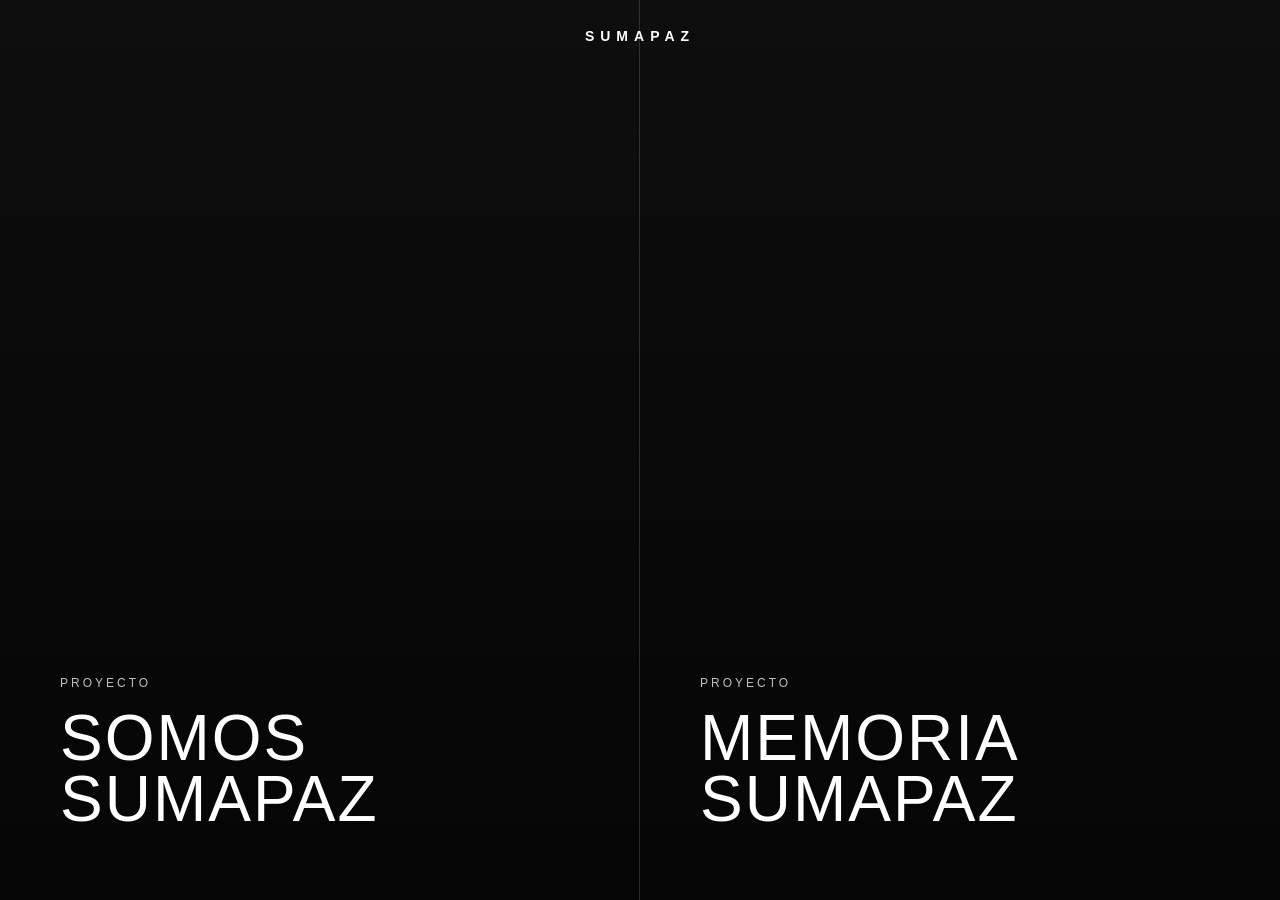
==== index.html @ 96166f8e "Se mueve home al root para GitHub Pages" ====
<!DOCTYPE html>
<html lang="es">
<head>
  <meta charset="UTF-8" />
  <meta name="viewport" content="width=device-width, initial-scale=1.0" />
  <title>Sumapaz</title>
  <link rel="stylesheet" href="css/styles.css" />
</head>
<body>
  <main class="home-split">
    <a href="../somos/index.html" class="panel panel-left">
      <div class="panel-bg" style="background-image: url('assets/somos-cover.jpg');"></div>
      <div class="overlay"></div>
      <div class="panel-content">
        <span class="mini-label">Proyecto</span>
        <h1>Somos<br>Sumapaz</h1>
      </div>
    </a>

    <a href="../memoria/index.html" class="panel panel-right">
      <div class="panel-bg" style="background-image: url('assets/memoria-cover.jpg');"></div>
      <div class="overlay"></div>
      <div class="panel-content">
        <span class="mini-label">Proyecto</span>
        <h1>Memoria<br>Sumapaz</h1>
      </div>
    </a>

    <div class="center-logo">
      <span>SUMAPAZ</span>
    </div>
  </main>

  <script src="js/app.js"></script>
</body>
</html>
---- css/styles.css ----
* {
  margin: 0;
  padding: 0;
  box-sizing: border-box;
}

html, body {
  width: 100%;
  height: 100%;
  font-family: "Open Sans", Arial, sans-serif;
  background: #111;
}

body {
  overflow: hidden;
}

.home-split {
  position: relative;
  display: flex;
  width: 100%;
  height: 100vh;
}

.panel {
  position: relative;
  flex: 1;
  display: block;
  overflow: hidden;
  text-decoration: none;
  color: #fff;
  transition: flex 0.5s ease;
}

.panel:hover {
  flex: 1.1;
}

.panel-bg {
  position: absolute;
  inset: 0;
  background-size: cover;
  background-position: center;
  transform: scale(1);
  transition: transform 0.8s ease;
}

.panel:hover .panel-bg {
  transform: scale(1.05);
}

.overlay {
  position: absolute;
  inset: 0;
  background: linear-gradient(
    to top,
    rgba(0, 0, 0, 0.72),
    rgba(0, 0, 0, 0.20)
  );
}

.panel::after {
  content: "";
  position: absolute;
  top: 0;
  right: 0;
  width: 1px;
  height: 100%;
  background: rgba(255,255,255,0.15);
}

.panel-right::after {
  display: none;
}

.panel-content {
  position: absolute;
  left: 60px;
  bottom: 70px;
  z-index: 2;
}

.mini-label {
  display: inline-block;
  margin-bottom: 18px;
  font-size: 12px;
  letter-spacing: 3px;
  text-transform: uppercase;
  color: rgba(255,255,255,0.75);
}

.panel-content h1 {
  font-size: clamp(2.2rem, 5vw, 5rem);
  line-height: 0.95;
  font-weight: 300;
  text-transform: uppercase;
  letter-spacing: 2px;
}

.center-logo {
  position: absolute;
  top: 28px;
  left: 50%;
  transform: translateX(-50%);
  z-index: 10;
  color: #fff;
  font-size: 14px;
  letter-spacing: 6px;
  font-weight: 600;
  text-transform: uppercase;
  pointer-events: none;
}

@media (max-width: 900px) {
  .home-split {
    flex-direction: column;
  }

  .panel {
    min-height: 50vh;
  }

  .panel::after {
    display: none;
  }

  .panel-content {
    left: 30px;
    bottom: 35px;
  }

  .panel-content h1 {
    font-size: clamp(2rem, 8vw, 3.5rem);
  }

  .center-logo {
    top: 16px;
    font-size: 12px;
    letter-spacing: 4px;
  }
}
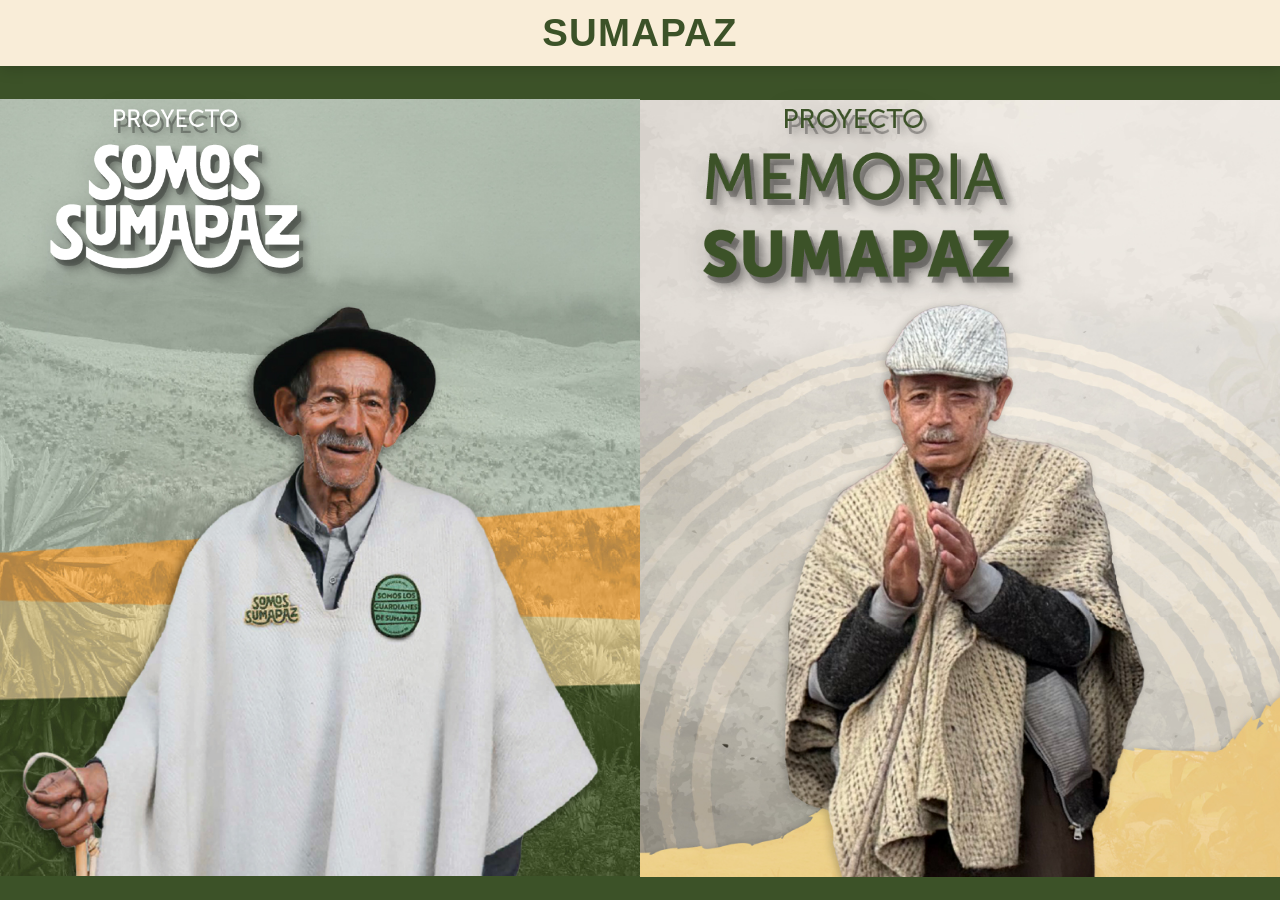
==== commit c3d2dcae: "Cambio home con logos y cambio de fotos secciones" ====
--- a/index.html
+++ b/index.html
@@ -7,28 +7,49 @@
   <link rel="stylesheet" href="css/styles.css" />
 </head>
 <body>
+  <header class="topbar">
+    <div class="topbar-side"></div>
+    <div class="topbar-title">SUMAPAZ</div>
+    <div class="topbar-side"></div>
+  </header>
+
   <main class="home-split">
-    <a href="../somos/index.html" class="panel panel-left">
-      <div class="panel-bg" style="background-image: url('assets/somos-cover.jpg');"></div>
-      <div class="overlay"></div>
-      <div class="panel-content">
-        <span class="mini-label">Proyecto</span>
-        <h1>Somos<br>Sumapaz</h1>
+    <!-- PANEL SOMOS -->
+    <section class="panel panel-left">
+      <div class="panel-bg panel-bg-somos"></div>
+      <div class="panel-overlay"></div>
+
+      <div class="panel-inner">
+        <a href="somos/index.html" class="panel-logo-link panel-logo-link-somos" aria-label="Ir a Somos Sumapaz">
+          <img
+            src="assets/somos-sumapaz-logo.png"
+            alt="Proyecto Somos Sumapaz"
+            class="panel-logo"
+          />
+        </a>
       </div>
-    </a>
+    </section>
 
-    <a href="../memoria/index.html" class="panel panel-right">
-      <div class="panel-bg" style="background-image: url('assets/memoria-cover.jpg');"></div>
-      <div class="overlay"></div>
-      <div class="panel-content">
-        <span class="mini-label">Proyecto</span>
-        <h1>Memoria<br>Sumapaz</h1>
+    <!-- PANEL MEMORIA -->
+    <section class="panel panel-right">
+      <div class="panel-bg panel-bg-memoria"></div>
+      <div class="panel-overlay"></div>
+
+      <div class="panel-inner">
+        <a href="memoria/index.html" class="panel-logo-link panel-logo-link-memoria" aria-label="Ir a Memoria Sumapaz">
+          <img
+            src="assets/memoria-sumapaz-logo.png"
+            alt="Proyecto Memoria Sumapaz"
+            class="panel-logo logo-default"
+          />
+          <img
+            src="assets/memoria-sumapaz-blanco.png"
+            alt="Proyecto Memoria Sumapaz"
+            class="panel-logo logo-hover"
+          />
+        </a>
       </div>
-    </a>
-
-    <div class="center-logo">
-      <span>SUMAPAZ</span>
-    </div>
+    </section>
   </main>
 
   <script src="js/app.js"></script>
--- a/css/styles.css
+++ b/css/styles.css
@@ -1,117 +1,225 @@
+:root {
+  --topbar-bg: #f9edd8;
+  --green-dark: #3c5228;
+  --overlay-green: rgba(60, 82, 40, 0.70);
+  --shadow-soft: 0 4px 14px rgba(0, 0, 0, 0.14);
+}
+
 * {
   margin: 0;
   padding: 0;
   box-sizing: border-box;
 }
 
-html, body {
-  width: 100%;
+html,
+body {
+  width: 100%;
+  min-height: 100%;
+  font-family: "Open Sans", Arial, sans-serif;
+  background: var(--green-dark);
+}
+
+body {
+  overflow-x: hidden;
+}
+
+/* =========================
+   TOPBAR
+========================= */
+.topbar {
+  height: 66px;
+  background: var(--topbar-bg);
+  color: var(--green-dark);
+  display: grid;
+  grid-template-columns: 80px 1fr 80px;
+  align-items: center;
+  box-shadow: var(--shadow-soft);
+  position: relative;
+  z-index: 30;
+}
+
+.topbar-side {
+  width: 80px;
   height: 100%;
-  font-family: "Open Sans", Arial, sans-serif;
-  background: #111;
-}
-
-body {
-  overflow: hidden;
-}
-
+}
+
+.topbar-title {
+  text-align: center;
+  font-size: clamp(2rem, 3vw, 3.2rem);
+  font-weight: 700;
+  letter-spacing: 1.2px;
+  color: var(--green-dark);
+  line-height: 1;
+}
+
+/* =========================
+   HOME SPLIT
+========================= */
 .home-split {
-  position: relative;
   display: flex;
   width: 100%;
-  height: 100vh;
+  min-height: calc(100vh - 66px);
 }
 
 .panel {
   position: relative;
   flex: 1;
-  display: block;
+  min-height: calc(100vh - 66px);
   overflow: hidden;
-  text-decoration: none;
-  color: #fff;
+  cursor: default;
   transition: flex 0.5s ease;
-}
-
-.panel:hover {
-  flex: 1.1;
+  background: var(--green-dark);
+}
+
+.panel:hover,
+.panel.active {
+  flex: 1.06;
 }
 
 .panel-bg {
   position: absolute;
   inset: 0;
   background-size: cover;
-  background-position: center;
+  background-repeat: no-repeat;
   transform: scale(1);
-  transition: transform 0.8s ease;
-}
-
-.panel:hover .panel-bg {
+  transition: transform 0.75s ease, filter 0.45s ease, opacity 0.45s ease;
+  z-index: 1;
+}
+
+/* Ajuste del encuadre */
+.panel-bg-somos {
+  background-image: url("../assets/somos-cover.jpg");
+  background-position: center 58%;
+  background-size: 118%;
+}
+
+.panel-bg-memoria {
+  background-image: url("../assets/memoria-cover.jpg");
+  background-position: center 60%;
+  background-size: 118%;
+}
+
+.panel-overlay {
+  position: absolute;
+  inset: 0;
+  background: transparent;
+  transition: background 0.45s ease;
+  z-index: 2;
+}
+
+.panel-inner {
+  position: relative;
+  z-index: 3;
+  width: 100%;
+  height: 100%;
+}
+
+/* =========================
+   LOGOS
+========================= */
+.panel-logo-link {
+  position: absolute;
+  display: inline-block;
+  text-decoration: none;
+  transform-origin: center center;
+  transition:
+    top 0.55s ease,
+    left 0.55s ease,
+    transform 0.55s ease,
+    width 0.55s ease;
+  z-index: 5;
+}
+
+.panel-logo {
+  display: block;
+  width: 100%;
+  height: auto;
+  transition:
+    transform 0.45s ease,
+    opacity 0.35s ease,
+    filter 0.45s ease;
+  filter: drop-shadow(4px 6px 0 rgba(0, 0, 0, 0.30))
+          drop-shadow(0 6px 14px rgba(0, 0, 0, 0.18));
+}
+
+/* Posición inicial */
+.panel-left .panel-logo-link {
+  top: 36px;
+  left: 46px;
+  width: min(270px, 27vw);
+}
+
+.panel-right .panel-logo-link {
+  top: 34px;
+  left: 58px;
+  width: min(330px, 33vw);
+}
+
+/* Dos logos para memoria */
+.panel-logo-link-memoria {
+  position: absolute;
+}
+
+.panel-logo-link-memoria .panel-logo {
+  position: absolute;
+  top: 0;
+  left: 0;
+}
+
+.panel-logo-link-memoria .logo-default {
+  opacity: 1;
+}
+
+.panel-logo-link-memoria .logo-hover {
+  opacity: 0;
+}
+
+/* Hover del panel */
+.panel:hover .panel-bg,
+.panel.active .panel-bg {
   transform: scale(1.05);
 }
 
-.overlay {
-  position: absolute;
-  inset: 0;
-  background: linear-gradient(
-    to top,
-    rgba(0, 0, 0, 0.72),
-    rgba(0, 0, 0, 0.20)
-  );
-}
-
-.panel::after {
-  content: "";
-  position: absolute;
-  top: 0;
-  right: 0;
-  width: 1px;
-  height: 100%;
-  background: rgba(255,255,255,0.15);
-}
-
-.panel-right::after {
-  display: none;
-}
-
-.panel-content {
-  position: absolute;
-  left: 60px;
-  bottom: 70px;
-  z-index: 2;
-}
-
-.mini-label {
-  display: inline-block;
-  margin-bottom: 18px;
-  font-size: 12px;
-  letter-spacing: 3px;
-  text-transform: uppercase;
-  color: rgba(255,255,255,0.75);
-}
-
-.panel-content h1 {
-  font-size: clamp(2.2rem, 5vw, 5rem);
-  line-height: 0.95;
-  font-weight: 300;
-  text-transform: uppercase;
-  letter-spacing: 2px;
-}
-
-.center-logo {
-  position: absolute;
-  top: 28px;
+.panel:hover .panel-overlay,
+.panel.active .panel-overlay {
+  background: var(--overlay-green);
+}
+
+/* Movimiento del logo hacia el centro + aumento */
+.panel-left:hover .panel-logo-link,
+.panel-left.active .panel-logo-link {
+  top: 14%;
   left: 50%;
-  transform: translateX(-50%);
-  z-index: 10;
-  color: #fff;
-  font-size: 14px;
-  letter-spacing: 6px;
-  font-weight: 600;
-  text-transform: uppercase;
-  pointer-events: none;
-}
-
-@media (max-width: 900px) {
+  transform: translateX(-50%) scale(1.10);
+}
+
+.panel-right:hover .panel-logo-link,
+.panel-right.active .panel-logo-link {
+  top: 14%;
+  left: 50%;
+  transform: translateX(-50%) scale(1.10);
+}
+
+/* Aumentar un poco más la imagen del logo al pasar encima */
+.panel-logo-link:hover .panel-logo {
+  transform: scale(1.04);
+}
+
+/* Memoria cambia a logo blanco cuando entra overlay */
+.panel-right:hover .logo-default,
+.panel-right.active .logo-default {
+  opacity: 0;
+}
+
+.panel-right:hover .logo-hover,
+.panel-right.active .logo-hover {
+  opacity: 1;
+}
+
+/* =========================
+   RESPONSIVE
+========================= */
+@media (max-width: 991px) {
   .home-split {
     flex-direction: column;
   }
@@ -120,22 +228,62 @@
     min-height: 50vh;
   }
 
-  .panel::after {
-    display: none;
-  }
-
-  .panel-content {
-    left: 30px;
-    bottom: 35px;
-  }
-
-  .panel-content h1 {
-    font-size: clamp(2rem, 8vw, 3.5rem);
-  }
-
-  .center-logo {
-    top: 16px;
-    font-size: 12px;
-    letter-spacing: 4px;
+  .panel:hover,
+  .panel.active {
+    flex: 1;
+  }
+
+  .panel-bg-somos,
+  .panel-bg-memoria {
+    background-size: cover;
+    background-position: center;
+  }
+
+  .panel-left .panel-logo-link,
+  .panel-right .panel-logo-link {
+    top: 28px;
+    left: 28px;
+    width: min(240px, 55vw);
+    transform: none;
+  }
+
+  .panel-left:hover .panel-logo-link,
+  .panel-left.active .panel-logo-link,
+  .panel-right:hover .panel-logo-link,
+  .panel-right.active .panel-logo-link {
+    top: 50%;
+    left: 50%;
+    transform: translate(-50%, -50%) scale(1.06);
+  }
+
+  .topbar-title {
+    font-size: 2.2rem;
+  }
+}
+
+@media (max-width: 640px) {
+  .topbar {
+    grid-template-columns: 30px 1fr 30px;
+    height: 60px;
+  }
+
+  .home-split {
+    min-height: calc(100vh - 60px);
+  }
+
+  .panel {
+    min-height: calc(50vh - 30px);
+  }
+
+  .panel-left .panel-logo-link,
+  .panel-right .panel-logo-link {
+    top: 20px;
+    left: 18px;
+    width: min(190px, 62vw);
+  }
+
+  .topbar-title {
+    font-size: 1.9rem;
+    letter-spacing: 1px;
   }
 }
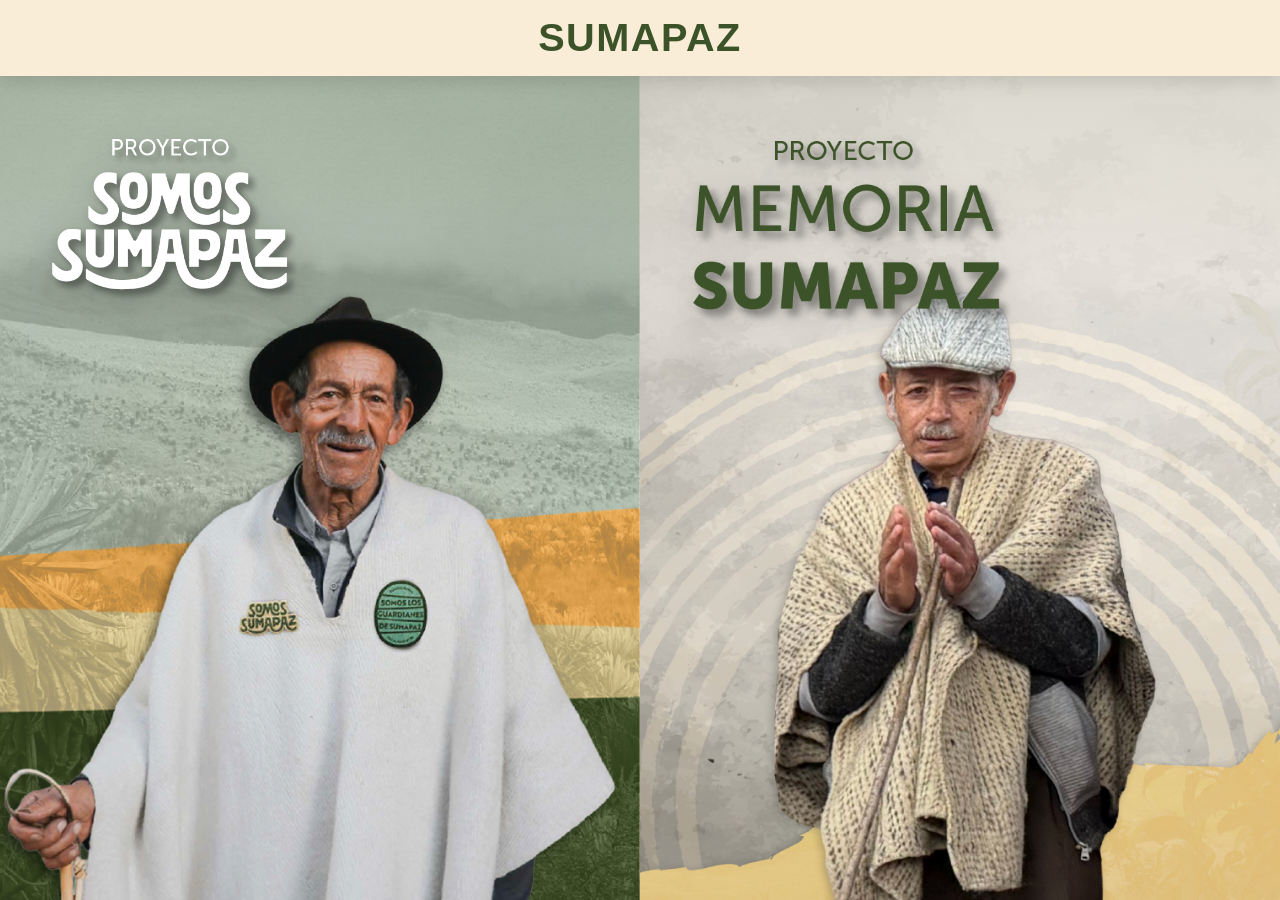
==== commit df98332b: "Mejora visual del home" ====
--- a/index.html
+++ b/index.html
@@ -8,19 +8,16 @@
 </head>
 <body>
   <header class="topbar">
-    <div class="topbar-side"></div>
     <div class="topbar-title">SUMAPAZ</div>
-    <div class="topbar-side"></div>
   </header>
 
   <main class="home-split">
-    <!-- PANEL SOMOS -->
     <section class="panel panel-left">
       <div class="panel-bg panel-bg-somos"></div>
       <div class="panel-overlay"></div>
 
-      <div class="panel-inner">
-        <a href="somos/index.html" class="panel-logo-link panel-logo-link-somos" aria-label="Ir a Somos Sumapaz">
+      <div class="panel-content">
+        <a href="somos/index.html" class="panel-logo-link" aria-label="Ir a Somos Sumapaz">
           <img
             src="assets/somos-sumapaz-logo.png"
             alt="Proyecto Somos Sumapaz"
@@ -30,12 +27,11 @@
       </div>
     </section>
 
-    <!-- PANEL MEMORIA -->
     <section class="panel panel-right">
       <div class="panel-bg panel-bg-memoria"></div>
       <div class="panel-overlay"></div>
 
-      <div class="panel-inner">
+      <div class="panel-content">
         <a href="memoria/index.html" class="panel-logo-link panel-logo-link-memoria" aria-label="Ir a Memoria Sumapaz">
           <img
             src="assets/memoria-sumapaz-logo.png"
--- a/css/styles.css
+++ b/css/styles.css
@@ -1,8 +1,9 @@
 :root {
   --topbar-bg: #f9edd8;
   --green-dark: #3c5228;
-  --overlay-green: rgba(60, 82, 40, 0.70);
-  --shadow-soft: 0 4px 14px rgba(0, 0, 0, 0.14);
+  --overlay-green: rgba(60, 82, 40, 0.45);
+  --overlay-base: rgba(0, 0, 0, 0.08);
+  --shadow-soft: 0 6px 18px rgba(0, 0, 0, 0.12);
 }
 
 * {
@@ -27,98 +28,111 @@
    TOPBAR
 ========================= */
 .topbar {
-  height: 66px;
+  height: 76px;
   background: var(--topbar-bg);
-  color: var(--green-dark);
-  display: grid;
-  grid-template-columns: 80px 1fr 80px;
+  display: flex;
   align-items: center;
+  justify-content: center;
   box-shadow: var(--shadow-soft);
   position: relative;
-  z-index: 30;
-}
-
-.topbar-side {
-  width: 80px;
-  height: 100%;
+  z-index: 50;
 }
 
 .topbar-title {
-  text-align: center;
-  font-size: clamp(2rem, 3vw, 3.2rem);
+  color: var(--green-dark);
+  font-size: clamp(2.2rem, 3.1vw, 3.6rem);
   font-weight: 700;
-  letter-spacing: 1.2px;
-  color: var(--green-dark);
+  letter-spacing: 1.5px;
   line-height: 1;
 }
 
 /* =========================
-   HOME SPLIT
+   LAYOUT
 ========================= */
 .home-split {
   display: flex;
   width: 100%;
-  min-height: calc(100vh - 66px);
+  min-height: calc(100vh - 76px);
 }
 
 .panel {
   position: relative;
   flex: 1;
-  min-height: calc(100vh - 66px);
+  min-height: calc(100vh - 76px);
   overflow: hidden;
-  cursor: default;
-  transition: flex 0.5s ease;
-  background: var(--green-dark);
+  transition: flex 0.55s ease;
+  isolation: isolate;
 }
 
 .panel:hover,
 .panel.active {
-  flex: 1.06;
+  flex: 1.05;
 }
 
 .panel-bg {
   position: absolute;
   inset: 0;
+  background-repeat: no-repeat;
   background-size: cover;
-  background-repeat: no-repeat;
   transform: scale(1);
-  transition: transform 0.75s ease, filter 0.45s ease, opacity 0.45s ease;
+  transition: transform 0.8s ease, filter 0.5s ease;
   z-index: 1;
 }
 
-/* Ajuste del encuadre */
 .panel-bg-somos {
   background-image: url("../assets/somos-cover.jpg");
-  background-position: center 58%;
-  background-size: 118%;
+  background-position: center center;
+  background-size: cover;
 }
 
 .panel-bg-memoria {
   background-image: url("../assets/memoria-cover.jpg");
-  background-position: center 60%;
-  background-size: 118%;
-}
-
+  background-position: center center;
+  background-size: cover;
+}
+
+/* Capa base más suave */
 .panel-overlay {
   position: absolute;
   inset: 0;
-  background: transparent;
+  z-index: 2;
+  background:
+    linear-gradient(
+      to bottom,
+      rgba(60, 82, 40, 0.10) 0%,
+      rgba(60, 82, 40, 0.04) 22%,
+      rgba(0, 0, 0, 0.00) 45%,
+      rgba(0, 0, 0, 0.05) 100%
+    );
   transition: background 0.45s ease;
-  z-index: 2;
-}
-
-.panel-inner {
+}
+
+.panel-content {
   position: relative;
   z-index: 3;
   width: 100%;
   height: 100%;
 }
 
+/* Línea divisoria suave */
+.panel-left::after {
+  content: "";
+  position: absolute;
+  top: 0;
+  right: 0;
+  width: 1px;
+  height: 100%;
+  background: rgba(249, 237, 216, 0.28);
+  z-index: 4;
+}
+
 /* =========================
    LOGOS
 ========================= */
 .panel-logo-link {
   position: absolute;
+  top: 56px;
+  left: 48px;
   display: inline-block;
   text-decoration: none;
   transform-origin: center center;
@@ -127,7 +141,15 @@
     left 0.55s ease,
     transform 0.55s ease,
     width 0.55s ease;
-  z-index: 5;
+  z-index: 6;
+}
+
+.panel-left .panel-logo-link {
+  width: min(255px, 25vw);
+}
+
+.panel-right .panel-logo-link {
+  width: min(330px, 32vw);
 }
 
 .panel-logo {
@@ -136,26 +158,13 @@
   height: auto;
   transition:
     transform 0.45s ease,
-    opacity 0.35s ease,
-    filter 0.45s ease;
-  filter: drop-shadow(4px 6px 0 rgba(0, 0, 0, 0.30))
-          drop-shadow(0 6px 14px rgba(0, 0, 0, 0.18));
-}
-
-/* Posición inicial */
-.panel-left .panel-logo-link {
-  top: 36px;
-  left: 46px;
-  width: min(270px, 27vw);
-}
-
-.panel-right .panel-logo-link {
-  top: 34px;
-  left: 58px;
-  width: min(330px, 33vw);
-}
-
-/* Dos logos para memoria */
+    opacity 0.3s ease,
+    filter 0.4s ease;
+  filter:
+    drop-shadow(0 10px 18px rgba(0, 0, 0, 0.18))
+    drop-shadow(0 2px 4px rgba(0, 0, 0, 0.10));
+}
+
 .panel-logo-link-memoria {
   position: absolute;
 }
@@ -166,46 +175,52 @@
   left: 0;
 }
 
-.panel-logo-link-memoria .logo-default {
+.logo-default {
   opacity: 1;
 }
 
-.panel-logo-link-memoria .logo-hover {
+.logo-hover {
   opacity: 0;
 }
 
-/* Hover del panel */
+/* =========================
+   HOVER
+========================= */
 .panel:hover .panel-bg,
 .panel.active .panel-bg {
-  transform: scale(1.05);
+  transform: scale(1.06);
 }
 
 .panel:hover .panel-overlay,
 .panel.active .panel-overlay {
-  background: var(--overlay-green);
-}
-
-/* Movimiento del logo hacia el centro + aumento */
+  background:
+    linear-gradient(
+      to bottom,
+      rgba(60, 82, 40, 0.52) 0%,
+      rgba(60, 82, 40, 0.34) 30%,
+      rgba(60, 82, 40, 0.18) 55%,
+      rgba(60, 82, 40, 0.30) 100%
+    );
+}
+
 .panel-left:hover .panel-logo-link,
 .panel-left.active .panel-logo-link {
-  top: 14%;
+  top: 72px;
   left: 50%;
-  transform: translateX(-50%) scale(1.10);
+  transform: translateX(-50%) scale(1.08);
 }
 
 .panel-right:hover .panel-logo-link,
 .panel-right.active .panel-logo-link {
-  top: 14%;
+  top: 72px;
   left: 50%;
-  transform: translateX(-50%) scale(1.10);
-}
-
-/* Aumentar un poco más la imagen del logo al pasar encima */
+  transform: translateX(-50%) scale(1.08);
+}
+
 .panel-logo-link:hover .panel-logo {
-  transform: scale(1.04);
-}
-
-/* Memoria cambia a logo blanco cuando entra overlay */
+  transform: scale(1.03);
+}
+
 .panel-right:hover .logo-default,
 .panel-right.active .logo-default {
   opacity: 0;
@@ -220,8 +235,13 @@
    RESPONSIVE
 ========================= */
 @media (max-width: 991px) {
+  .topbar {
+    height: 68px;
+  }
+
   .home-split {
     flex-direction: column;
+    min-height: calc(100vh - 68px);
   }
 
   .panel {
@@ -233,57 +253,49 @@
     flex: 1;
   }
 
-  .panel-bg-somos,
-  .panel-bg-memoria {
-    background-size: cover;
-    background-position: center;
+  .panel-left::after {
+    display: none;
   }
 
   .panel-left .panel-logo-link,
   .panel-right .panel-logo-link {
-    top: 28px;
+    top: 34px;
     left: 28px;
-    width: min(240px, 55vw);
-    transform: none;
+    width: min(240px, 54vw);
   }
 
   .panel-left:hover .panel-logo-link,
   .panel-left.active .panel-logo-link,
   .panel-right:hover .panel-logo-link,
   .panel-right.active .panel-logo-link {
-    top: 50%;
+    top: 44px;
     left: 50%;
-    transform: translate(-50%, -50%) scale(1.06);
-  }
-
-  .topbar-title {
-    font-size: 2.2rem;
+    transform: translateX(-50%) scale(1.05);
   }
 }
 
 @media (max-width: 640px) {
   .topbar {
-    grid-template-columns: 30px 1fr 30px;
-    height: 60px;
+    height: 62px;
+  }
+
+  .topbar-title {
+    font-size: 1.95rem;
+    letter-spacing: 1px;
   }
 
   .home-split {
-    min-height: calc(100vh - 60px);
+    min-height: calc(100vh - 62px);
   }
 
   .panel {
-    min-height: calc(50vh - 30px);
+    min-height: calc(50vh - 31px);
   }
 
   .panel-left .panel-logo-link,
   .panel-right .panel-logo-link {
-    top: 20px;
+    top: 24px;
     left: 18px;
     width: min(190px, 62vw);
   }
-
-  .topbar-title {
-    font-size: 1.9rem;
-    letter-spacing: 1px;
-  }
 }
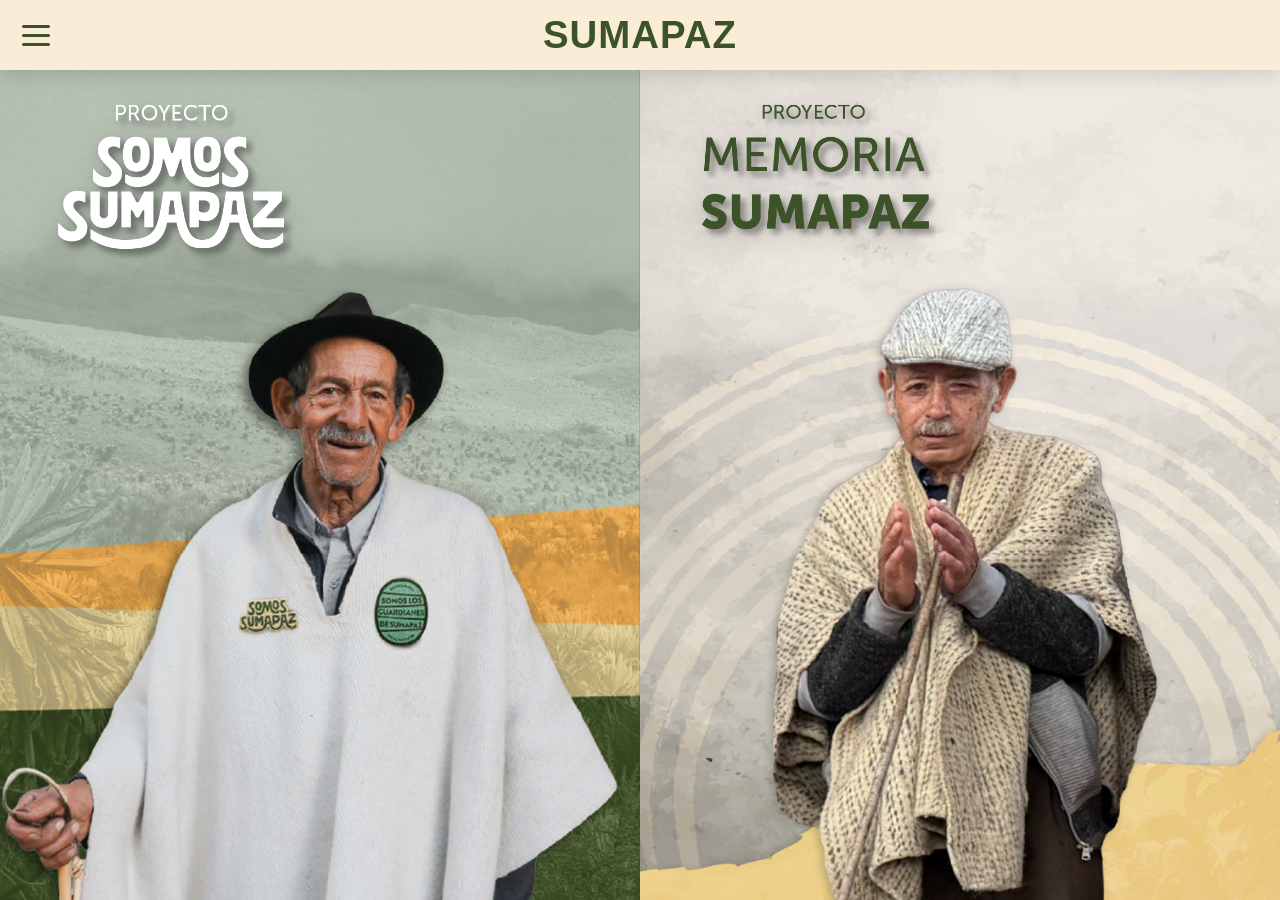
==== commit 45e0abbc: "Mejora visual del home posicion logos" ====
--- a/index.html
+++ b/index.html
@@ -8,16 +8,41 @@
 </head>
 <body>
   <header class="topbar">
+    <button class="menu-toggle" id="menuToggle" aria-label="Abrir menú">
+      <span></span>
+      <span></span>
+      <span></span>
+    </button>
+
     <div class="topbar-title">SUMAPAZ</div>
   </header>
 
-  <main class="home-split">
+  <aside class="side-menu" id="sideMenu">
+    <nav class="side-menu-nav">
+      <a href="somos/index.html" class="menu-item">
+        <span class="menu-text">SOMOS SUMAPAZ</span>
+        <span class="menu-pill">Ir</span>
+      </a>
+
+      <a href="memoria/index.html" class="menu-item">
+        <span class="menu-text">MEMORIA SUMAPAZ</span>
+        <span class="menu-pill">Ir</span>
+      </a>
+
+      <a href="memoria/index.html" class="menu-item">
+        <span class="menu-text">HOJAS DE VIDA</span>
+        <span class="menu-pill">Ir</span>
+      </a>
+    </nav>
+  </aside>
+
+  <main class="home-split" id="homeSplit">
     <section class="panel panel-left">
       <div class="panel-bg panel-bg-somos"></div>
       <div class="panel-overlay"></div>
 
       <div class="panel-content">
-        <a href="somos/index.html" class="panel-logo-link" aria-label="Ir a Somos Sumapaz">
+        <a href="somos/index.html" class="panel-logo-link panel-logo-link-somos" aria-label="Ir a Somos Sumapaz">
           <img
             src="assets/somos-sumapaz-logo.png"
             alt="Proyecto Somos Sumapaz"
--- a/css/styles.css
+++ b/css/styles.css
@@ -1,8 +1,11 @@
 :root {
   --topbar-bg: #f9edd8;
   --green-dark: #3c5228;
-  --overlay-green: rgba(60, 82, 40, 0.45);
-  --overlay-base: rgba(0, 0, 0, 0.08);
+  --green-overlay: rgba(60, 82, 40, 0.58);
+  --green-overlay-strong: rgba(60, 82, 40, 0.68);
+  --menu-bg: #5a7839;
+  --menu-pill-bg: rgba(249, 237, 216, 0.72);
+  --menu-pill-text: #d28f2d;
   --shadow-soft: 0 6px 18px rgba(0, 0, 0, 0.12);
 }
 
@@ -28,45 +31,152 @@
    TOPBAR
 ========================= */
 .topbar {
-  height: 76px;
+  position: relative;
+  height: 70px;
   background: var(--topbar-bg);
   display: flex;
   align-items: center;
   justify-content: center;
   box-shadow: var(--shadow-soft);
-  position: relative;
-  z-index: 50;
+  z-index: 60;
 }
 
 .topbar-title {
   color: var(--green-dark);
-  font-size: clamp(2.2rem, 3.1vw, 3.6rem);
+  font-size: clamp(2rem, 3vw, 3.2rem);
   font-weight: 700;
-  letter-spacing: 1.5px;
+  letter-spacing: 1px;
   line-height: 1;
 }
 
-/* =========================
-   LAYOUT
+.menu-toggle {
+  position: absolute;
+  left: 22px;
+  top: 50%;
+  transform: translateY(-50%);
+  width: 42px;
+  height: 42px;
+  background: transparent;
+  border: none;
+  cursor: pointer;
+  z-index: 80;
+  display: flex;
+  flex-direction: column;
+  justify-content: center;
+  gap: 6px;
+}
+
+.menu-toggle span {
+  display: block;
+  width: 28px;
+  height: 3px;
+  border-radius: 999px;
+  background: var(--green-dark);
+  transition: transform 0.3s ease, opacity 0.3s ease;
+}
+
+.menu-toggle.active span:nth-child(1) {
+  transform: translateY(9px) rotate(45deg);
+}
+
+.menu-toggle.active span:nth-child(2) {
+  opacity: 0;
+}
+
+.menu-toggle.active span:nth-child(3) {
+  transform: translateY(-9px) rotate(-45deg);
+}
+
+/* =========================
+   SIDE MENU
+========================= */
+.side-menu {
+  position: absolute;
+  top: 70px;
+  left: 18px;
+  width: 330px;
+  max-width: calc(100vw - 36px);
+  background: var(--menu-bg);
+  border-radius: 0 28px 28px 28px;
+  padding: 98px 18px 20px;
+  box-shadow: 0 18px 35px rgba(0, 0, 0, 0.20);
+  z-index: 55;
+  opacity: 0;
+  visibility: hidden;
+  transform: translateY(-12px);
+  transition: opacity 0.28s ease, transform 0.28s ease, visibility 0.28s ease;
+}
+
+.side-menu.open {
+  opacity: 1;
+  visibility: visible;
+  transform: translateY(0);
+}
+
+.side-menu-nav {
+  display: flex;
+  flex-direction: column;
+  gap: 10px;
+}
+
+.menu-item {
+  display: flex;
+  align-items: center;
+  justify-content: space-between;
+  gap: 12px;
+  text-decoration: none;
+  background: rgba(255, 255, 255, 0.18);
+  border-radius: 999px;
+  padding: 8px 8px 8px 20px;
+  transition: transform 0.25s ease, background 0.25s ease;
+}
+
+.menu-item:hover {
+  transform: translateX(4px);
+  background: rgba(255, 255, 255, 0.24);
+}
+
+.menu-text {
+  color: #ffffff;
+  font-size: 1rem;
+  font-weight: 700;
+  line-height: 1.1;
+}
+
+.menu-pill {
+  min-width: 42px;
+  height: 30px;
+  border-radius: 999px;
+  background: var(--menu-pill-bg);
+  color: var(--menu-pill-text);
+  display: inline-flex;
+  align-items: center;
+  justify-content: center;
+  font-weight: 700;
+  font-size: 0.95rem;
+}
+
+/* =========================
+   HOME
 ========================= */
 .home-split {
   display: flex;
   width: 100%;
-  min-height: calc(100vh - 76px);
+  min-height: calc(100vh - 70px);
 }
 
 .panel {
   position: relative;
   flex: 1;
-  min-height: calc(100vh - 76px);
+  min-height: calc(100vh - 70px);
   overflow: hidden;
-  transition: flex 0.55s ease;
   isolation: isolate;
+  transition: flex 0.4s ease;
 }
 
 .panel:hover,
 .panel.active {
-  flex: 1.05;
+  flex: 1.02;
 }
 
 .panel-bg {
@@ -74,47 +184,38 @@
   inset: 0;
   background-repeat: no-repeat;
   background-size: cover;
+  background-position: center;
   transform: scale(1);
-  transition: transform 0.8s ease, filter 0.5s ease;
+  transition: transform 0.65s ease;
   z-index: 1;
 }
 
 .panel-bg-somos {
   background-image: url("../assets/somos-cover.jpg");
   background-position: center center;
-  background-size: cover;
 }
 
 .panel-bg-memoria {
   background-image: url("../assets/memoria-cover.jpg");
   background-position: center center;
-  background-size: cover;
-}
-
-/* Capa base más suave */
+}
+
+/* ESTADO NORMAL */
 .panel-overlay {
   position: absolute;
   inset: 0;
   z-index: 2;
-  background:
-    linear-gradient(
-      to bottom,
-      rgba(60, 82, 40, 0.10) 0%,
-      rgba(60, 82, 40, 0.04) 22%,
-      rgba(0, 0, 0, 0.00) 45%,
-      rgba(0, 0, 0, 0.05) 100%
-    );
-  transition: background 0.45s ease;
+  background: transparent;
+  transition: background 0.35s ease;
 }
 
 .panel-content {
   position: relative;
-  z-index: 3;
   width: 100%;
   height: 100%;
-}
-
-/* Línea divisoria suave */
+  z-index: 3;
+}
+
 .panel-left::after {
   content: "";
   position: absolute;
@@ -122,34 +223,36 @@
   right: 0;
   width: 1px;
   height: 100%;
-  background: rgba(249, 237, 216, 0.28);
+  background: rgba(60, 82, 40, 0.16);
   z-index: 4;
 }
 
 /* =========================
-   LOGOS
+   LOGOS - ESTADO NORMAL
 ========================= */
 .panel-logo-link {
   position: absolute;
-  top: 56px;
-  left: 48px;
   display: inline-block;
   text-decoration: none;
-  transform-origin: center center;
+  z-index: 6;
   transition:
-    top 0.55s ease,
-    left 0.55s ease,
-    transform 0.55s ease,
-    width 0.55s ease;
-  z-index: 6;
+    left 0.4s ease,
+    bottom 0.4s ease,
+    top 0.4s ease,
+    transform 0.4s ease,
+    width 0.4s ease;
 }
 
 .panel-left .panel-logo-link {
-  width: min(255px, 25vw);
+  top: 28px;
+  left: 54px;
+  width: min(245px, 25vw);
 }
 
 .panel-right .panel-logo-link {
-  width: min(330px, 32vw);
+  top: 28px;
+  left: 58px;
+  width: min(245px, 25vw);
 }
 
 .panel-logo {
@@ -157,12 +260,12 @@
   width: 100%;
   height: auto;
   transition:
-    transform 0.45s ease,
+    transform 0.35s ease,
     opacity 0.3s ease,
-    filter 0.4s ease;
+    filter 0.35s ease;
   filter:
-    drop-shadow(0 10px 18px rgba(0, 0, 0, 0.18))
-    drop-shadow(0 2px 4px rgba(0, 0, 0, 0.10));
+    drop-shadow(0 8px 14px rgba(0, 0, 0, 0.14))
+    drop-shadow(0 2px 4px rgba(0, 0, 0, 0.08));
 }
 
 .panel-logo-link-memoria {
@@ -184,50 +287,59 @@
 }
 
 /* =========================
-   HOVER
-========================= */
-.panel:hover .panel-bg,
-.panel.active .panel-bg {
-  transform: scale(1.06);
-}
-
-.panel:hover .panel-overlay,
-.panel.active .panel-overlay {
+   ESTADO HOVER SOLO POR PANEL
+========================= */
+.panel.active .panel-overlay,
+.panel:hover .panel-overlay {
   background:
     linear-gradient(
       to bottom,
-      rgba(60, 82, 40, 0.52) 0%,
-      rgba(60, 82, 40, 0.34) 30%,
-      rgba(60, 82, 40, 0.18) 55%,
-      rgba(60, 82, 40, 0.30) 100%
+      var(--green-overlay) 0%,
+      rgba(60, 82, 40, 0.56) 24%,
+      rgba(60, 82, 40, 0.50) 58%,
+      rgba(60, 82, 40, 0.62) 100%
     );
 }
 
-.panel-left:hover .panel-logo-link,
-.panel-left.active .panel-logo-link {
-  top: 72px;
+.panel.active .panel-bg,
+.panel:hover .panel-bg {
+  transform: scale(1.04);
+}
+
+/* SOMOS */
+.panel-left.active .panel-logo-link,
+.panel-left:hover .panel-logo-link {
+  top: auto;
   left: 50%;
-  transform: translateX(-50%) scale(1.08);
-}
-
-.panel-right:hover .panel-logo-link,
-.panel-right.active .panel-logo-link {
-  top: 72px;
+  bottom: 140px;
+  width: min(400px, 42vw);
+  transform: translateX(-50%);
+}
+
+/* MEMORIA */
+.panel-right.active .panel-logo-link,
+.panel-right:hover .panel-logo-link {
+  top: auto;
   left: 50%;
-  transform: translateX(-50%) scale(1.08);
-}
-
-.panel-logo-link:hover .panel-logo {
-  transform: scale(1.03);
-}
-
-.panel-right:hover .logo-default,
-.panel-right.active .logo-default {
+  bottom: 140px;
+  width: min(400px, 42vw);
+  transform: translateX(-50%);
+}
+
+.panel.active .panel-logo,
+.panel:hover .panel-logo {
+  filter:
+    drop-shadow(0 10px 16px rgba(0, 0, 0, 0.18))
+    drop-shadow(0 3px 6px rgba(0, 0, 0, 0.10));
+}
+
+.panel-right.active .logo-default,
+.panel-right:hover .logo-default {
   opacity: 0;
 }
 
-.panel-right:hover .logo-hover,
-.panel-right.active .logo-hover {
+.panel-right.active .logo-hover,
+.panel-right:hover .logo-hover {
   opacity: 1;
 }
 
@@ -235,13 +347,8 @@
    RESPONSIVE
 ========================= */
 @media (max-width: 991px) {
-  .topbar {
-    height: 68px;
-  }
-
   .home-split {
     flex-direction: column;
-    min-height: calc(100vh - 68px);
   }
 
   .panel {
@@ -257,20 +364,33 @@
     display: none;
   }
 
-  .panel-left .panel-logo-link,
+  .panel-left .panel-logo-link {
+    top: 20px;
+    left: 22px;
+    width: min(150px, 36vw);
+  }
+
   .panel-right .panel-logo-link {
-    top: 34px;
-    left: 28px;
-    width: min(240px, 54vw);
-  }
-
-  .panel-left:hover .panel-logo-link,
+    top: 20px;
+    left: 22px;
+    width: min(190px, 45vw);
+  }
+
   .panel-left.active .panel-logo-link,
-  .panel-right:hover .panel-logo-link,
-  .panel-right.active .panel-logo-link {
-    top: 44px;
-    left: 50%;
-    transform: translateX(-50%) scale(1.05);
+  .panel-left:hover .panel-logo-link {
+    bottom: 44px;
+    width: min(200px, 42vw);
+  }
+
+  .panel-right.active .panel-logo-link,
+  .panel-right:hover .panel-logo-link {
+    bottom: 44px;
+    width: min(220px, 52vw);
+  }
+
+  .side-menu {
+    width: 300px;
+    padding-top: 88px;
   }
 }
 
@@ -280,8 +400,19 @@
   }
 
   .topbar-title {
-    font-size: 1.95rem;
-    letter-spacing: 1px;
+    font-size: 1.85rem;
+  }
+
+  .menu-toggle {
+    left: 14px;
+  }
+
+  .side-menu {
+    top: 62px;
+    left: 10px;
+    width: calc(100vw - 20px);
+    border-radius: 0 22px 22px 22px;
+    padding: 84px 14px 18px;
   }
 
   .home-split {
@@ -292,10 +423,21 @@
     min-height: calc(50vh - 31px);
   }
 
-  .panel-left .panel-logo-link,
+  .panel-left .panel-logo-link {
+    width: min(140px, 42vw);
+  }
+
   .panel-right .panel-logo-link {
-    top: 24px;
-    left: 18px;
-    width: min(190px, 62vw);
+    width: min(175px, 48vw);
+  }
+
+  .panel-left.active .panel-logo-link,
+  .panel-left:hover .panel-logo-link {
+    width: min(180px, 52vw);
+  }
+
+  .panel-right.active .panel-logo-link,
+  .panel-right:hover .panel-logo-link {
+    width: min(200px, 58vw);
   }
 }
